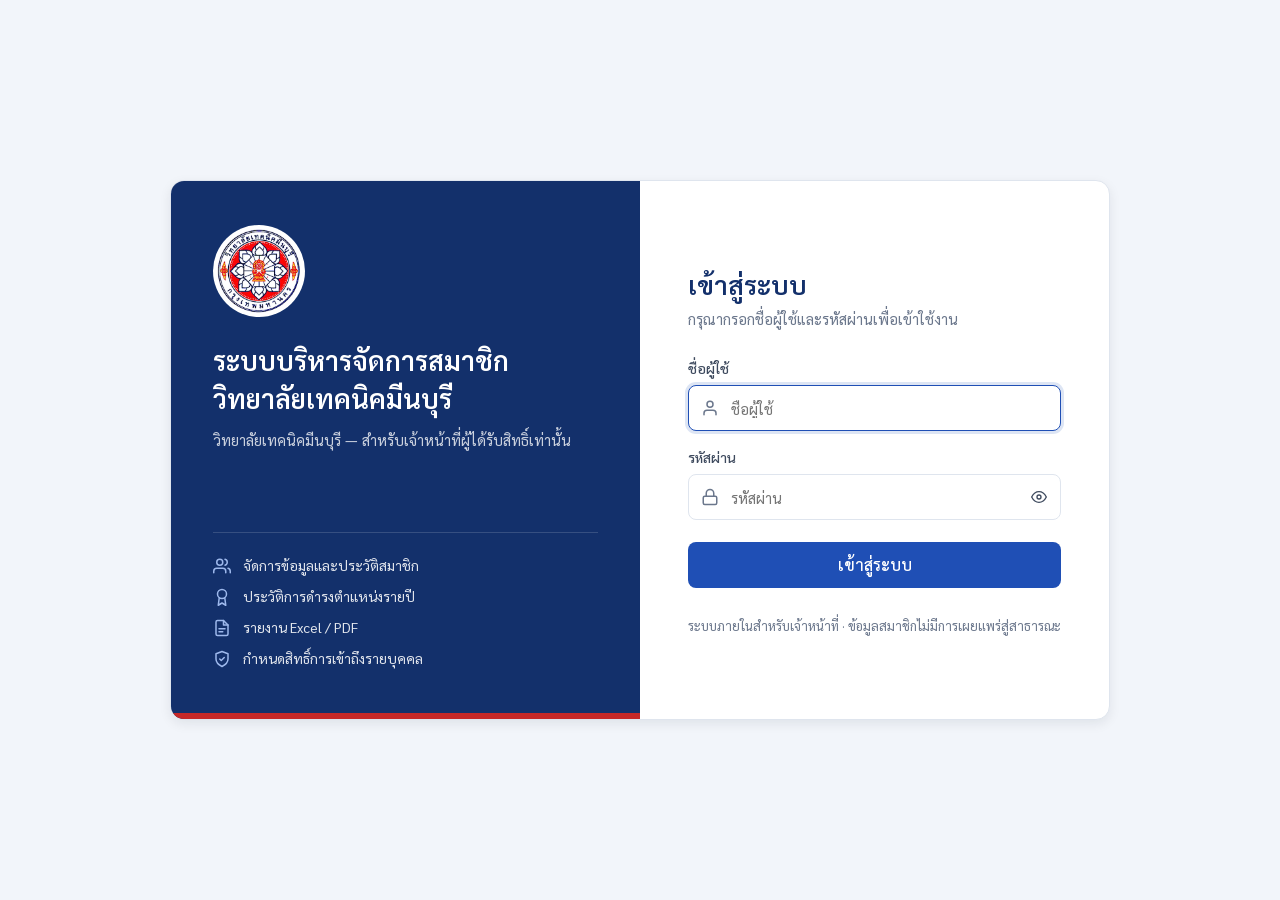
==== frontend/index.html @ 60b8a25b "Commit after doing all stuff" ====
<!DOCTYPE html>
<html lang="th">

<head>
  <meta charset="UTF-8">
  <meta name="viewport" content="width=device-width, initial-scale=1, viewport-fit=cover">
  <meta name="robots" content="noindex, nofollow">
  <title>เข้าสู่ระบบ | ระบบบริหารจัดการสมาชิก วิทยาลัยเทคนิคมีนบุรี</title>
  <link rel="preconnect" href="https://fonts.googleapis.com">
  <link rel="preconnect" href="https://fonts.gstatic.com" crossorigin>
  <link
    href="https://fonts.googleapis.com/css2?family=Sarabun:wght@300;400;500;600;700&display=swap"
    rel="stylesheet">
  <link rel="icon" type="image/png" href="img/favicon.png">
  <link rel="stylesheet" href="css/style.css">
  <script>window.PUBLIC_PAGE = true;</script>
  <script src="js/api.js"></script>
  <script src="js/auth.js"></script>
</head>

<body>
  <div class="login-page">
    <div class="login-shell">
      <div class="login-art">
        <span class="circle" style="width:320px;height:320px;right:-120px;top:-110px"></span>
        <span class="circle" style="width:200px;height:200px;left:-70px;bottom:-60px"></span>
        <span class="circle" style="width:90px;height:90px;right:60px;bottom:120px"></span>
        <div>
          <div class="logo"><img src="img/logo.png" alt="ตราวิทยาลัยเทคนิคมีนบุรี"></div>
          <h1>ระบบบริหารจัดการสมาชิก<br>วิทยาลัยเทคนิคมีนบุรี</h1>
          <p>วิทยาลัยเทคนิคมีนบุรี — สำหรับเจ้าหน้าที่ผู้ได้รับสิทธิ์เท่านั้น</p>
        </div>
        <div class="feat" id="feat"></div>
      </div>

      <div class="login-form"> 
        <h2>เข้าสู่ระบบ</h2>
        <p class="sub">กรุณากรอกชื่อผู้ใช้และรหัสผ่านเพื่อเข้าใช้งาน</p>
        <form id="loginForm" novalidate>
          <div id="loginMsg" hidden></div>
          <div class="field">
            <label for="username">ชื่อผู้ใช้</label>
            <div class="input-icon" id="iUser">
              <input class="input" id="username" name="username" autocomplete="username" placeholder="ชื่อผู้ใช้"
                required>
            </div>
          </div>
          <div class="field">
            <label for="password">รหัสผ่าน</label>
            <div class="input-icon" id="iPass">
              <input class="input" id="password" name="password" type="password" autocomplete="current-password"
                placeholder="รหัสผ่าน" required>
              <button type="button" class="icon-btn sm toggle-pass" id="togglePass" aria-label="แสดงรหัสผ่าน"></button>
            </div>
          </div>
          <button class="btn btn-primary btn-block" type="submit" id="btnLogin">เข้าสู่ระบบ</button>
        </form>
        <div class="login-foot">ระบบภายในสำหรับเจ้าหน้าที่ · ข้อมูลสมาชิกไม่มีการเผยแพร่สู่สาธารณะ</div>
      </div>
    </div>
  </div>

  <script src="js/layout.js"></script>
  <script src="js/login.js"></script>
</body>

</html>
---- frontend/css/style.css ----
/* =====================================================================
   ระบบบริหารจัดการสมาชิก วิทยาลัยเทคนิคมีนบุรี
   ธีมน้ำเงิน-ขาว (สีประจำวิทยาลัย) — เรียบ อ่านง่าย เน้นข้อมูล
   ===================================================================== */
:root {
  --navy: #13306B;          /* Sidebar / หัวข้อสำคัญ */
  --navy-2: #0E2554;
  --primary: #1F4FB5;       /* ปุ่มหลัก ลิงก์ ตัวเลขสถิติ */
  --primary-dark: #173E8F;
  --primary-light: #4C74C9;
  --primary-soft: #EAF0FB;
  --primary-line: #C9D7F0;
  --bg: #F2F5FA;
  --card: #FFFFFF;
  --text: #172033;
  --text-2: #3E4A5E;
  --muted: #6B778C;
  --border: #DFE5EE;
  --border-soft: #EDF1F6;
  --input-bg: #FFFFFF;
  --hover: #F6F8FC;
  --success: #1E8E4E;
  --warning: #C77700;
  --danger: #C62828;        /* แดงจากตราวิทยาลัย */
  --info: #1F4FB5;
  --radius: 12px;
  --radius-sm: 8px;
  --shadow: 0 1px 2px rgba(16, 24, 40, .05);
  --shadow-md: 0 4px 12px rgba(16, 24, 40, .08);
  --shadow-lg: 0 12px 32px rgba(16, 24, 40, .16);
  --sidebar-w: 76px;
  --font: 'Sarabun', 'Leelawadee UI', Tahoma, sans-serif;
}

* { box-sizing: border-box; }
html, body { margin: 0; padding: 0; }
html { background: var(--bg); }
body {
  font-family: var(--font);
  font-size: 15px;
  line-height: 1.5;
  color: var(--text);
  background: var(--bg);
  min-height: 100vh;
  -webkit-font-smoothing: antialiased;
  font-variant-numeric: tabular-nums;
}
a { color: var(--primary); text-decoration: none; }
a:hover { color: var(--primary-dark); }
img { max-width: 100%; }
h1, h2, h3, h4 { margin: 0; font-weight: 600; }
[hidden] { display: none !important; }
::selection { background: var(--primary); color: #fff; }
:focus-visible { outline: 2px solid var(--primary); outline-offset: 2px; }

/* ---------------------------------------------------------------------
   Layout
   --------------------------------------------------------------------- */
.layout { display: flex; min-height: 100vh; }
.main { flex: 1; min-width: 0; padding: 20px 28px 40px; }
.content { display: flex; flex-direction: column; gap: 20px; }
.main.is-loading .content { opacity: .45; pointer-events: none; transition: opacity .15s; }
.page-enter { animation: pageIn .2s ease-out; }
@keyframes pageIn { from { opacity: 0; transform: translateY(4px); } to { opacity: 1; transform: none; } }
.nav-progress {
  position: fixed; top: 0; left: 0; height: 3px; width: 0; z-index: 1000;
  background: var(--primary); transition: width .25s ease, opacity .3s;
}

/* ---- Sidebar ---- */
.sidebar {
  position: sticky; top: 0;
  width: var(--sidebar-w); flex: 0 0 var(--sidebar-w);
  height: 100vh;
  padding: 16px 0;
  background: var(--navy);
  display: flex; flex-direction: column; align-items: center; gap: 6px;
  z-index: 50;
}
.sidebar .brand {
  width: 50px; height: 50px; border-radius: 50%;
  background: #fff; padding: 3px;
  display: grid; place-items: center; overflow: hidden;
  margin-bottom: 18px; flex: 0 0 auto;
}
.sidebar .brand img { width: 100%; height: 100%; object-fit: contain; border-radius: 50%; }
.sidebar nav { display: flex; flex-direction: column; gap: 4px; flex: 1; align-items: center; width: 100%; }
.nav-item {
  position: relative;
  width: 46px; height: 46px; border-radius: 10px;
  display: grid; place-items: center;
  color: rgba(255, 255, 255, .7);
  transition: background .15s, color .15s;
  border: 0; background: transparent; cursor: pointer;
}
.nav-item svg { width: 21px; height: 21px; }
.nav-item:hover { background: rgba(255, 255, 255, .1); color: #fff; }
.nav-item.active { background: rgba(255, 255, 255, .16); color: #fff; }
.nav-item.active::before {
  content: ''; position: absolute; left: -15px; top: 10px; bottom: 10px; width: 4px;
  border-radius: 0 4px 4px 0; background: #fff;
}
.nav-item[data-tip]::after {
  content: attr(data-tip);
  position: absolute; left: calc(100% + 16px); top: 50%;
  transform: translateY(-50%);
  background: var(--text); color: #fff;
  font-size: 13px; white-space: nowrap;
  padding: 6px 10px; border-radius: 6px;
  opacity: 0; pointer-events: none; transition: opacity .12s;
}
.nav-item:hover::after { opacity: 1; }
.sidebar .nav-logout { margin-top: auto; }

/* ---- Header ---- */
.header { display: flex; align-items: center; gap: 20px; margin-bottom: 20px; flex-wrap: wrap; }
.header .page-title { font-size: 24px; font-weight: 700; color: var(--navy); flex: 0 0 auto; line-height: 1.3; }
.header .page-title small { display: block; font-size: 14px; color: var(--muted); font-weight: 400; }
.header-search { flex: 1; max-width: 440px; margin: 0 auto; position: relative; }
.header-search input {
  width: 100%; height: 42px; border-radius: 8px;
  border: 1px solid var(--border); padding: 0 16px 0 42px;
  background: #fff; font: inherit; color: var(--text); outline: none;
  transition: border-color .15s, box-shadow .15s;
}
.header-search input:focus { border-color: var(--primary); box-shadow: 0 0 0 3px rgba(31, 79, 181, .15); }
.header-search svg { position: absolute; left: 14px; top: 50%; transform: translateY(-50%); width: 18px; color: var(--muted); }
.header-right { display: flex; align-items: center; gap: 14px; margin-left: auto; }
.header-date { font-size: 14px; color: var(--text-2); display: flex; align-items: center; gap: 8px; white-space: nowrap; }
.header-date svg { width: 16px; color: var(--primary); }
.profile-wrap { position: relative; }
.profile-btn {
  display: flex; align-items: center; gap: 10px;
  background: #fff; border: 1px solid var(--border); border-radius: 8px;
  padding: 4px 12px 4px 4px; cursor: pointer; font: inherit; color: var(--text);
}
.profile-btn:hover { background: var(--hover); }
.profile-btn .avatar { width: 34px; height: 34px; font-size: 14px; border-radius: 6px; }
.profile-btn .p-name { font-size: 14px; font-weight: 600; line-height: 1.2; text-align: left; display: block; }
.profile-btn .p-role { font-size: 12px; color: var(--muted); font-weight: 400; display: block; text-align: left; }
.dropdown {
  position: absolute; right: 0; top: calc(100% + 6px);
  background: #fff; border: 1px solid var(--border); border-radius: 10px; min-width: 210px;
  box-shadow: var(--shadow-lg); padding: 6px; z-index: 100; display: none;
}
.dropdown.open { display: block; }
.dropdown button, .dropdown a {
  display: flex; align-items: center; gap: 10px; width: 100%;
  border: 0; background: none; padding: 9px 10px; border-radius: 6px;
  font: inherit; font-size: 14px; color: var(--text); cursor: pointer; text-align: left;
}
.dropdown button:hover, .dropdown a:hover { background: var(--hover); }
.dropdown button.danger { color: var(--danger); }
.dropdown svg { width: 17px; height: 17px; }
.dropdown hr { border: 0; border-top: 1px solid var(--border); margin: 6px 0; }

/* ---------------------------------------------------------------------
   Cards
   --------------------------------------------------------------------- */
.card {
  background: var(--card); border: 1px solid var(--border); border-radius: var(--radius);
  box-shadow: var(--shadow); padding: 20px 22px; min-width: 0;
}
.card-head { display: flex; align-items: center; justify-content: space-between; gap: 12px; margin-bottom: 16px; flex-wrap: wrap; }
.card-title { font-size: 17px; font-weight: 600; display: flex; align-items: center; gap: 10px; color: var(--text); }
.card-title .ic {
  width: 34px; height: 34px; border-radius: 8px; display: grid; place-items: center;
  background: var(--primary-soft); color: var(--primary); flex: 0 0 auto;
}
.card-title .ic svg { width: 18px; height: 18px; }
.card-sub { color: var(--muted); font-size: 13px; font-weight: 400; }

.grid { display: grid; gap: 20px; }
.grid-2 { grid-template-columns: repeat(2, minmax(0, 1fr)); }
.grid-3 { grid-template-columns: repeat(3, minmax(0, 1fr)); }
.grid-4 { grid-template-columns: repeat(4, minmax(0, 1fr)); }

/* ---- การ์ดสถิติ ---- */
.stat-card { position: relative; padding: 20px 22px; }
.stat-card .stat-value { font-size: 34px; font-weight: 700; color: var(--primary); line-height: 1.15; }
.stat-card .stat-label { color: var(--muted); font-size: 15px; margin-top: 4px; }
.stat-card .stat-icon {
  position: absolute; right: 18px; top: 18px; width: 42px; height: 42px; border-radius: 10px;
  background: var(--primary-soft); color: var(--primary); display: grid; place-items: center;
}
.stat-card .stat-icon svg { width: 21px; height: 21px; }

/* ---- Dashboard layout ---- */
.dash-grid { display: grid; grid-template-columns: minmax(0, 1fr) 320px; gap: 20px; align-items: start; }
.dash-main, .dash-side { display: flex; flex-direction: column; gap: 20px; min-width: 0; }
.dash-side { gap: 12px; }
.chart-box { position: relative; height: 260px; }

/* การ์ดแจ้งเตือน */
.alert-card {
  background: #fff; border: 1px solid var(--border); border-left: 4px solid var(--warning);
  border-radius: var(--radius); padding: 18px 20px; box-shadow: var(--shadow); margin-bottom: 8px;
}
.alert-card .a-icon { width: 38px; height: 38px; border-radius: 8px; background: #FFF4E0; color: var(--warning); display: grid; place-items: center; margin-bottom: 10px; }
.alert-card .a-icon svg { width: 20px; height: 20px; }
.alert-card h3 { font-size: 16px; margin-bottom: 2px; }
.alert-card p { margin: 0 0 4px; font-size: 14px; color: var(--text-2); line-height: 1.6; }
.alert-card .a-num { font-size: 28px; font-weight: 700; color: var(--text); }
.alert-card .btn { margin-top: 10px; }

/* การ์ดสรุปตามตำแหน่ง */
.side-title { font-size: 15px; font-weight: 600; color: var(--text-2); margin: 6px 2px 0; }
.pos-card {
  display: flex; align-items: center; gap: 14px;
  background: #fff; border: 1px solid var(--border); border-radius: var(--radius);
  padding: 14px 16px; box-shadow: var(--shadow); color: var(--text);
  transition: border-color .15s, background .15s;
}
.pos-card:hover { border-color: var(--primary-line); background: var(--hover); color: var(--text); }
.pos-card .ring { width: 56px; height: 56px; flex: 0 0 56px; position: relative; }
.pos-card .ring svg { width: 56px; height: 56px; transform: rotate(-90deg); }
.pos-card .ring circle { fill: none; stroke-width: 6; }
.pos-card .ring .bg { stroke: var(--border-soft); }
.pos-card .ring .fg { stroke-linecap: round; transition: stroke-dashoffset .6s ease; }
.pos-card .ring span { position: absolute; inset: 0; display: grid; place-items: center; font-size: 13px; font-weight: 600; color: var(--text-2); }
.pos-card .p-name { font-size: 15px; color: var(--text-2); display: flex; align-items: center; gap: 8px; }
.pos-card .p-name i { width: 10px; height: 10px; border-radius: 3px; display: inline-block; }
.pos-card .p-count { font-size: 24px; font-weight: 700; line-height: 1.2; }
.pos-card .p-count small { font-size: 13px; font-weight: 400; color: var(--muted); }

/* ---------------------------------------------------------------------
   Buttons
   --------------------------------------------------------------------- */
.btn {
  display: inline-flex; align-items: center; justify-content: center; gap: 8px;
  height: 40px; padding: 0 16px; border-radius: 8px; border: 1px solid transparent;
  font: inherit; font-size: 14px; font-weight: 500; cursor: pointer;
  background: var(--primary-soft); color: var(--primary);
  transition: background .15s, border-color .15s, color .15s;
  white-space: nowrap; text-decoration: none;
}
.btn svg { width: 18px; height: 18px; flex: 0 0 auto; }
.btn:hover { background: #DCE6F8; color: var(--primary-dark); }
.btn:disabled { opacity: .55; cursor: not-allowed; }
.btn-primary { background: var(--primary); color: #fff; }
.btn-primary:hover { background: var(--primary-dark); color: #fff; }
.btn-light { background: #fff; color: var(--text-2); border-color: var(--border); }
.btn-light:hover { background: var(--hover); color: var(--text); }
.btn-danger { background: #FDECEC; color: var(--danger); }
.btn-danger:hover { background: #F9D9D9; color: #A31F1F; }
.btn-success { background: #E7F5EC; color: var(--success); }
.btn-success:hover { background: #D3EDDC; color: #17703D; }
.btn-sm { height: 34px; padding: 0 12px; font-size: 13.5px; }
.btn-sm svg { width: 16px; height: 16px; }
.btn-block { width: 100%; }
.icon-btn {
  width: 38px; height: 38px; border-radius: 8px; border: 1px solid var(--border);
  display: inline-grid; place-items: center; cursor: pointer;
  background: #fff; color: var(--text-2); transition: background .15s, color .15s, border-color .15s; position: relative;
}
.icon-btn svg { width: 18px; height: 18px; }
.icon-btn:hover { background: var(--primary-soft); color: var(--primary); border-color: var(--primary-line); }
.icon-btn.danger:hover { background: #FDECEC; color: var(--danger); border-color: #F3C4C4; }
.icon-btn.active { background: var(--primary); color: #fff; border-color: var(--primary); }
.icon-btn:disabled { opacity: .45; cursor: not-allowed; }
.icon-btn.sm { width: 32px; height: 32px; border-radius: 6px; }
.icon-btn.sm svg { width: 16px; height: 16px; }

/* ---------------------------------------------------------------------
   Forms
   --------------------------------------------------------------------- */
.form-grid { display: grid; grid-template-columns: repeat(12, minmax(0, 1fr)); gap: 14px 16px; }
.col-12 { grid-column: span 12; } .col-8 { grid-column: span 8; } .col-6 { grid-column: span 6; }
.col-4 { grid-column: span 4; } .col-3 { grid-column: span 3; } .col-2 { grid-column: span 2; }
.field { display: flex; flex-direction: column; gap: 6px; min-width: 0; }
.field > label, .label { font-size: 14px; font-weight: 500; color: var(--text-2); }
.req { color: var(--danger); }
.input, .select, .textarea {
  width: 100%; height: 42px; padding: 0 12px;
  border: 1px solid var(--border); border-radius: 8px;
  background: var(--input-bg); color: var(--text);
  font: inherit; font-size: 15px; outline: none;
  transition: border-color .15s, box-shadow .15s;
}
.textarea { height: auto; min-height: 104px; padding: 10px 12px; resize: vertical; line-height: 1.65; }
.select {
  appearance: none; -webkit-appearance: none; padding-right: 36px; cursor: pointer;
  background-image: url("data:image/svg+xml,%3Csvg xmlns='http://www.w3.org/2000/svg' width='14' height='14' viewBox='0 0 24 24' fill='none' stroke='%236B778C' stroke-width='2.5' stroke-linecap='round' stroke-linejoin='round'%3E%3Cpolyline points='6 9 12 15 18 9'/%3E%3C/svg%3E");
  background-repeat: no-repeat; background-position: right 12px center;
}
.input:hover, .select:hover, .textarea:hover { border-color: #C4CEDC; }
.input:focus, .select:focus, .textarea:focus { border-color: var(--primary); box-shadow: 0 0 0 3px rgba(31, 79, 181, .15); }
.input[readonly] { background: var(--hover); }
.input.invalid, .select.invalid, .textarea.invalid { border-color: var(--danger); background: #FFF8F8; }
.input.valid { border-color: var(--success); }
.hint { font-size: 12.5px; color: var(--muted); }
.hint.error, .field-error { color: var(--danger); font-size: 12.5px; }
.hint.ok { color: var(--success); }
.input-group { display: flex; gap: 8px; }
.input-group .input { flex: 1; }
.check { display: inline-flex; align-items: center; gap: 9px; cursor: pointer; font-size: 14px; user-select: none; }
.check input { width: 17px; height: 17px; accent-color: var(--primary); cursor: pointer; margin: 0; }
.mono { letter-spacing: .4px; }
.form-section { margin: 24px 0 12px; font-size: 15px; color: var(--navy); font-weight: 600; padding-bottom: 8px; border-bottom: 1px solid var(--border-soft); }

/* อัปโหลดรูป */
.photo-upload { display: flex; align-items: center; gap: 20px; flex-wrap: wrap; }
.photo-preview {
  width: 116px; height: 145px; border-radius: 8px; overflow: hidden;
  background: var(--hover); display: grid; place-items: center;
  color: var(--muted); border: 1px dashed #B9C5D6; flex: 0 0 auto;
}
.photo-preview img { width: 100%; height: 100%; object-fit: cover; }
.photo-preview svg { width: 34px; height: 34px; }
.gallery-grid { display: grid; grid-template-columns: repeat(auto-fill, minmax(110px, 1fr)); gap: 10px; }
.gallery-item { position: relative; aspect-ratio: 1; border-radius: 8px; overflow: hidden; background: var(--hover); border: 1px solid var(--border); }
.gallery-item img { width: 100%; height: 100%; object-fit: cover; }
.gallery-item .icon-btn { position: absolute; top: 6px; right: 6px; }

/* แถวข้อมูลแบบเพิ่มได้ */
.repeat-list { display: flex; flex-direction: column; gap: 10px; }
.repeat-row {
  display: grid; gap: 10px; align-items: end;
  padding: 12px; border-radius: 8px; background: var(--hover); border: 1px solid var(--border-soft); position: relative;
}
.repeat-row .remove { align-self: center; }
.rows-pos { grid-template-columns: 1.1fr 1.3fr 1fr 1fr auto; }
.rows-edu { grid-template-columns: 1fr 1.6fr 1.2fr .7fr .6fr auto; }
.rows-act { grid-template-columns: 1fr 1.8fr 1fr 1.2fr .9fr auto; }
.repeat-row .mini-label { font-size: 12px; color: var(--muted); margin-bottom: 4px; display: block; }
.empty-row { padding: 16px; border-radius: 8px; border: 1px dashed var(--border); text-align: center; color: var(--muted); font-size: 14px; }

/* เลือกรูปแบบการแสดงผล */
.tpl-picker { display: grid; grid-template-columns: repeat(4, minmax(0, 1fr)); gap: 12px; }
.tpl-option { position: relative; cursor: pointer; }
.tpl-option input { position: absolute; opacity: 0; }
.tpl-option .box { border: 1px solid var(--border); border-radius: 10px; padding: 12px; height: 100%; background: #fff; transition: border-color .15s, background .15s; }
.tpl-option:hover .box { border-color: var(--primary-line); }
.tpl-option input:checked + .box { border-color: var(--primary); background: var(--primary-soft); box-shadow: inset 0 0 0 1px var(--primary); }
.tpl-option input:focus-visible + .box { outline: 2px solid var(--primary); outline-offset: 2px; }
.tpl-option .thumb { height: 74px; border-radius: 6px; background: #fff; margin-bottom: 10px; position: relative; overflow: hidden; border: 1px solid var(--border); }
.tpl-option strong { display: block; font-size: 14px; }
.tpl-option small { color: var(--muted); font-size: 12.5px; line-height: 1.45; display: block; margin-top: 2px; }
.thumb i { position: absolute; display: block; background: #D6E0F2; border-radius: 3px; }
.thumb i.p { background: var(--navy); }
.thumb i.c { border-radius: 50%; }

/* แถบบันทึกด้านล่าง */
.save-bar {
  position: sticky; bottom: 12px; z-index: 40;
  display: flex; justify-content: flex-end; align-items: center; gap: 10px; flex-wrap: wrap;
  background: #fff; border: 1px solid var(--border);
  padding: 12px 16px; border-radius: var(--radius); box-shadow: var(--shadow-md);
}
.save-bar .msg { margin-right: auto; color: var(--muted); font-size: 14px; }

/* ---------------------------------------------------------------------
   Table
   --------------------------------------------------------------------- */
.toolbar { display: flex; align-items: center; gap: 8px; flex-wrap: wrap; }
.toolbar .search-inline { position: relative; }
.toolbar .search-inline input { padding-left: 38px; width: 250px; height: 38px; }
.toolbar .search-inline svg { position: absolute; left: 12px; top: 50%; transform: translateY(-50%); width: 17px; color: var(--muted); }
.filter-panel {
  display: grid; grid-template-columns: repeat(auto-fill, minmax(170px, 1fr)); gap: 10px; align-items: center;
  padding: 14px; background: var(--hover); border: 1px solid var(--border-soft); border-radius: 10px; margin-bottom: 14px;
}
.filter-panel .select, .filter-panel .input { height: 38px; font-size: 14px; }
.bulk-bar {
  display: flex; align-items: center; gap: 8px; flex-wrap: wrap;
  padding: 8px 12px; border-radius: 8px; background: var(--primary-soft); color: var(--primary-dark);
  margin-bottom: 12px; font-size: 14px; font-weight: 500; border: 1px solid var(--primary-line);
}
.table-wrap { overflow-x: auto; -webkit-overflow-scrolling: touch; }
table.table { width: 100%; border-collapse: separate; border-spacing: 0; min-width: 760px; }
.table th {
  text-align: left; font-size: 13px; font-weight: 600; color: var(--text-2);
  padding: 10px 12px; background: #F6F8FB; border-bottom: 1px solid var(--border);
  white-space: nowrap; user-select: none;
}
.table thead th:first-child { border-top-left-radius: 8px; }
.table thead th:last-child { border-top-right-radius: 8px; }
.table th.sortable { cursor: pointer; }
.table th.sortable:hover { color: var(--primary); }
.table th .arrow { display: inline-block; font-size: 11px; margin-left: 4px; opacity: .35; transition: transform .15s; }
.table th.sorted { color: var(--primary); }
.table th.sorted .arrow { opacity: 1; }
.table th.sorted.asc .arrow { transform: rotate(180deg); }
.table td { padding: 10px 12px; border-bottom: 1px solid var(--border-soft); font-size: 14px; vertical-align: middle; }
.table tbody tr:hover { background: var(--hover); }
.table tbody tr.selected { background: var(--primary-soft); }
.table tbody tr:last-child td { border-bottom: 0; }
.table .col-check { width: 42px; }
.table .col-act { width: 52px; text-align: right; }
.table .num { font-size: 14px; letter-spacing: .2px; white-space: nowrap; }
.table .center { text-align: center; }
.group-table { table-layout: fixed; }
.group-table td { overflow: hidden; text-overflow: ellipsis; }
.group-table .group-row td { background: #F6F8FB; padding: 8px 12px; font-weight: 600; border-bottom: 1px solid var(--border); border-top: 1px solid var(--border); }
.group-table tbody:first-of-type .group-row td { border-top: 0; }
.person { display: flex; align-items: center; gap: 12px; min-width: 200px; }
.person .p-main { font-weight: 500; line-height: 1.3; color: var(--text); }
.person .p-sub { font-size: 12.5px; color: var(--muted); }
.person a:hover { color: var(--primary); }
.table-foot { display: flex; align-items: center; justify-content: space-between; gap: 12px; margin-top: 14px; flex-wrap: wrap; font-size: 14px; color: var(--muted); }
.pager { display: flex; gap: 4px; align-items: center; }
.pager button {
  min-width: 34px; height: 34px; border-radius: 6px; border: 1px solid var(--border); background: #fff;
  font: inherit; font-size: 14px; cursor: pointer; color: var(--text-2); padding: 0 8px;
}
.pager button:hover:not(:disabled) { border-color: var(--primary-line); color: var(--primary); }
.pager button.active { background: var(--primary); border-color: var(--primary); color: #fff; }
.pager button:disabled { opacity: .45; cursor: default; }

/* เมนู ⋮ */
.menu-pop {
  position: fixed; z-index: 300; background: #fff; border: 1px solid var(--border); border-radius: 10px;
  box-shadow: var(--shadow-lg); padding: 5px; min-width: 180px;
}
.menu-pop button {
  display: flex; align-items: center; gap: 10px; width: 100%; border: 0; background: none;
  padding: 8px 10px; border-radius: 6px; font: inherit; font-size: 14px; cursor: pointer; color: var(--text); text-align: left;
}
.menu-pop button:hover { background: var(--hover); }
.menu-pop button.danger { color: var(--danger); }
.menu-pop button.danger:hover { background: #FDECEC; }
.menu-pop svg { width: 16px; height: 16px; }
.menu-pop hr { border: 0; border-top: 1px solid var(--border); margin: 4px 0; }

/* ---------------------------------------------------------------------
   Avatar / Badges / Status
   --------------------------------------------------------------------- */
.avatar {
  width: 36px; height: 36px; border-radius: 50%; flex: 0 0 auto;
  display: inline-grid; place-items: center; overflow: hidden;
  color: #fff; font-weight: 600; font-size: 15px; background: var(--primary);
}
.avatar img { width: 100%; height: 100%; object-fit: cover; }
.avatar.lg { width: 56px; height: 56px; font-size: 20px; }
.status { display: inline-flex; align-items: center; gap: 7px; font-size: 14px; white-space: nowrap; }
.status::before { content: ''; width: 8px; height: 8px; border-radius: 50%; background: var(--muted); flex: 0 0 auto; }
.status.active::before { background: var(--success); }
.status.pending::before { background: var(--warning); }
.status.inactive::before { background: var(--danger); }
.badge {
  display: inline-flex; align-items: center; gap: 6px; padding: 2px 9px; border-radius: 6px;
  font-size: 12.5px; font-weight: 500; background: var(--primary-soft); color: var(--primary-dark); white-space: nowrap;
}
.badge.gray { background: #EEF1F5; color: var(--text-2); }
.badge.green { background: #E7F5EC; color: #17703D; }
.badge.orange { background: #FFF4E0; color: #995C00; }
.badge.red { background: #FDECEC; color: #A31F1F; }
.pos-badge { display: inline-flex; align-items: center; gap: 7px; font-size: 14px; white-space: nowrap; }
.pos-badge i { width: 9px; height: 9px; border-radius: 2px; display: inline-block; }

/* ---------------------------------------------------------------------
   Modal / Toast / Loading / Empty
   --------------------------------------------------------------------- */
body.modal-open { overflow: hidden; }
.modal-backdrop {
  position: fixed; inset: 0; z-index: 500; background: rgba(15, 23, 42, .5);
  display: flex; align-items: center; justify-content: center; padding: 20px;
  animation: mdFade .15s ease-out;
}
.modal-backdrop.closing { animation: mdFadeOut .15s ease-in forwards; }
.modal {
  background: #fff; border-radius: 12px; box-shadow: 0 24px 60px rgba(15, 23, 42, .28);
  width: 100%; max-width: 560px; max-height: calc(100vh - 40px); display: flex; flex-direction: column;
  animation: mdIn .18s cubic-bezier(.2, .8, .3, 1);
  outline: none;
}
.modal-backdrop.closing .modal { animation: mdOut .15s ease-in forwards; }
.modal.sm { max-width: 440px; }
.modal.lg { max-width: 860px; }
.modal.shake { animation: mdShake .32s ease; }
@keyframes mdFade { from { opacity: 0; } to { opacity: 1; } }
@keyframes mdFadeOut { to { opacity: 0; } }
@keyframes mdIn { from { opacity: 0; transform: translateY(10px) scale(.98); } to { opacity: 1; transform: none; } }
@keyframes mdOut { to { opacity: 0; transform: translateY(6px) scale(.98); } }
@keyframes mdShake { 0%, 100% { transform: none; } 20% { transform: translateX(-7px); } 40% { transform: translateX(6px); } 60% { transform: translateX(-4px); } 80% { transform: translateX(2px); } }

/* หัวกล่อง: ไอคอน + หัวข้อ + คำอธิบาย */
.modal-head { display: flex; align-items: flex-start; gap: 12px; padding: 18px 20px 16px; border-bottom: 1px solid var(--border-soft); }
.modal-icon {
  width: 40px; height: 40px; border-radius: 10px; flex: 0 0 auto;
  display: grid; place-items: center; background: var(--primary-soft); color: var(--primary);
}
.modal-icon svg { width: 20px; height: 20px; }
.modal-titles { flex: 1; min-width: 0; padding-top: 1px; }
.modal-titles h3 { font-size: 18px; color: var(--navy); line-height: 1.35; }
.modal-titles p { margin: 2px 0 0; font-size: 13.5px; color: var(--muted); }
.modal-x { border-color: transparent; color: var(--muted); margin: -2px -6px 0 0; flex: 0 0 auto; }
.modal-x:hover { background: var(--hover); border-color: var(--border); color: var(--text); }
.modal-body { padding: 20px; overflow-y: auto; overscroll-behavior: contain; }
.modal-foot {
  display: flex; justify-content: flex-end; align-items: center; gap: 8px; flex-wrap: wrap;
  padding: 14px 20px; border-top: 1px solid var(--border-soft); background: #FAFBFD; border-radius: 0 0 12px 12px;
}
.modal-foot .foot-note { margin-right: auto; font-size: 13px; color: var(--muted); }
.modal-foot .foot-note.warn { color: #995C00; font-weight: 500; }
.modal-foot .btn { min-width: 96px; }

/* ข้อความ error ในกล่อง */
.modal-alert {
  display: flex; align-items: flex-start; gap: 8px; text-align: left;
  padding: 10px 12px; margin-bottom: 16px; border-radius: 8px; font-size: 14px; line-height: 1.5;
  background: #FDECEC; color: #A31F1F; border: 1px solid #F3C4C4;
}
.modal-alert svg { width: 18px; height: 18px; flex: 0 0 auto; margin-top: 1px; }

/* ส่วนประกอบฟอร์มในกล่อง */
.form-section.mt-0 { margin-top: 0; }
.check-stack { display: flex; flex-direction: column; gap: 8px; padding-top: 4px; }
.option-box {
  display: flex; align-items: center; gap: 12px; width: 100%;
  padding: 10px 12px; border: 1px solid var(--border); border-radius: 8px; transition: border-color .15s, background .15s;
}
.option-box:hover { border-color: var(--primary-line); background: var(--hover); }
.option-box:has(input:checked) { border-color: var(--primary-line); background: var(--primary-soft); }
.option-box b { display: block; font-weight: 600; font-size: 14px; }
.option-box small { display: block; color: var(--muted); font-size: 12.5px; }

/* ---- กล่องยืนยัน ---- */
.modal.confirm .modal-body { padding: 28px 26px 8px; text-align: center; position: relative; }
.confirm-x { position: absolute; top: 12px; right: 12px; margin: 0; }
.confirm-icon {
  width: 56px; height: 56px; border-radius: 50%; margin: 0 auto 16px;
  display: grid; place-items: center; background: #FDECEC; color: var(--danger);
  box-shadow: 0 0 0 8px #FEF6F6;
}
.confirm-icon svg { width: 26px; height: 26px; }
.confirm-info .confirm-icon { background: var(--primary-soft); color: var(--primary); box-shadow: 0 0 0 8px #F5F8FD; }
.confirm-warning .confirm-icon { background: #FFF4E0; color: var(--warning); box-shadow: 0 0 0 8px #FFFAF1; }
.confirm-title { font-size: 19px; color: var(--text); margin-bottom: 6px; }
.confirm-msg { margin: 0; color: var(--text-2); line-height: 1.6; }
.confirm-item {
  margin: 16px 0 0; padding: 11px 14px; border-radius: 8px;
  background: var(--hover); border: 1px solid var(--border);
  font-weight: 600; font-size: 15px; word-break: break-word;
}
.confirm-item small { display: block; font-weight: 400; font-size: 13px; color: var(--muted); margin-top: 2px; }
.confirm-detail {
  display: flex; align-items: flex-start; justify-content: center; gap: 6px;
  margin: 14px 0 0; font-size: 13px; line-height: 1.55; color: var(--muted); text-align: left;
}
.confirm-detail svg { width: 15px; height: 15px; flex: 0 0 auto; margin-top: 2px; }
.confirm-danger .confirm-detail { color: #A31F1F; }
.modal.confirm .modal-alert { margin: 14px 0 0; }
.modal.confirm .modal-foot { background: #fff; border-top: 0; padding: 18px 26px 24px; gap: 10px; flex-wrap: nowrap; }
.modal.confirm .modal-foot .btn { flex: 1; height: 42px; min-width: 0; }
.btn-danger-solid { background: var(--danger); color: #fff; }
.btn-danger-solid:hover { background: #A31F1F; color: #fff; }
.btn-warning { background: var(--warning); color: #fff; }
.btn-warning:hover { background: #A86400; color: #fff; }

.toast-wrap { position: fixed; top: 16px; right: 16px; z-index: 900; display: flex; flex-direction: column; gap: 8px; }
.toast {
  display: flex; align-items: center; gap: 10px; min-width: 280px; max-width: 420px;
  background: #fff; border: 1px solid var(--border); border-left: 4px solid var(--primary);
  border-radius: 8px; padding: 12px 16px; box-shadow: var(--shadow-md); font-size: 14px;
  animation: slidein .2s ease-out;
}
.toast.success { border-left-color: var(--success); }
.toast.error { border-left-color: var(--danger); }
.toast.warning { border-left-color: var(--warning); }
.toast svg { width: 20px; height: 20px; flex: 0 0 auto; }
.toast.success svg { color: var(--success); }
.toast.error svg { color: var(--danger); }
.toast.warning svg { color: var(--warning); }
.toast.hide { opacity: 0; transition: opacity .2s; }
@keyframes slidein { from { opacity: 0; transform: translateY(-6px); } to { opacity: 1; transform: none; } }

.loading { display: flex; align-items: center; justify-content: center; gap: 12px; padding: 36px; color: var(--muted); }
.spinner {
  width: 24px; height: 24px; border-radius: 50%; border: 3px solid var(--primary-soft); border-top-color: var(--primary);
  animation: spin .8s linear infinite;
}
.btn .spinner { width: 16px; height: 16px; border-width: 2px; border-color: rgba(255, 255, 255, .35); border-top-color: currentColor; }
@keyframes spin { to { transform: rotate(360deg); } }
.empty { text-align: center; padding: 36px 20px; color: var(--muted); }
.empty svg { width: 44px; height: 44px; color: #B9C5D6; margin-bottom: 8px; }
.empty h4 { color: var(--text-2); font-size: 16px; margin-bottom: 4px; }
.empty p { margin: 0 0 12px; }

/* ---------------------------------------------------------------------
   Tabs
   --------------------------------------------------------------------- */
.tabs { display: inline-flex; gap: 2px; padding: 3px; background: #fff; border: 1px solid var(--border); border-radius: 8px; flex-wrap: wrap; }
.tab {
  border: 0; background: none; padding: 7px 14px; border-radius: 6px; cursor: pointer;
  font: inherit; font-size: 14px; color: var(--text-2); display: inline-flex; gap: 7px; align-items: center;
}
.tab svg { width: 16px; height: 16px; }
.tab:hover { color: var(--primary); background: var(--hover); }
.tab.active { background: var(--primary); color: #fff; }

/* ---------------------------------------------------------------------
   Search results
   --------------------------------------------------------------------- */
.result-grid { display: grid; grid-template-columns: repeat(auto-fill, minmax(230px, 1fr)); gap: 16px; }
.result-card {
  background: #fff; border: 1px solid var(--border); border-radius: var(--radius); box-shadow: var(--shadow);
  padding: 20px 18px 18px; text-align: center; display: flex; flex-direction: column; align-items: center; gap: 4px;
  border-top: 3px solid var(--primary); transition: border-color .15s, box-shadow .15s;
}
.result-card:hover { box-shadow: var(--shadow-md); }
.result-card .avatar { width: 80px; height: 80px; font-size: 28px; margin-bottom: 6px; }
.result-card h4 { font-size: 16px; }
.result-card .meta { font-size: 13px; color: var(--muted); }
.result-card .btn { margin-top: 10px; width: 100%; }

/* รายการทั่วไป */
.list { display: flex; flex-direction: column; }
.list-item { display: flex; align-items: center; gap: 14px; padding: 11px 6px; border-bottom: 1px solid var(--border-soft); color: inherit; }
.list-item:last-child { border-bottom: 0; }
.list-item .grow { flex: 1; min-width: 0; }
a.list-item:hover { background: var(--hover); color: inherit; }
.list-item.selected { background: var(--primary-soft); border-radius: 8px; }
.color-chip { width: 38px; height: 38px; border-radius: 8px; flex: 0 0 auto; display: grid; place-items: center; color: #fff; }
.color-chip svg { width: 19px; height: 19px; }
.big-num { font-size: 20px; font-weight: 700; color: var(--primary); }

/* ---------------------------------------------------------------------
   Login
   --------------------------------------------------------------------- */
.login-page { min-height: 100vh; display: grid; place-items: center; padding: 24px; }
.login-shell {
  width: 100%; max-width: 940px; min-height: 540px; background: #fff; border: 1px solid var(--border);
  border-radius: 14px; box-shadow: var(--shadow-md); display: grid; grid-template-columns: 1fr 1fr; overflow: hidden;
}
.login-art {
  background: var(--navy); color: #fff; padding: 44px 42px;
  display: flex; flex-direction: column; justify-content: space-between; gap: 30px;
  border-bottom: 6px solid var(--danger);
}
.login-art .circle { display: none; }
.login-art .logo {
  width: 92px; height: 92px; border-radius: 50%; background: #fff; padding: 4px;
  display: grid; place-items: center; overflow: hidden;
}
.login-art .logo img { width: 100%; height: 100%; object-fit: contain; border-radius: 50%; }
.login-art h1 { font-size: 27px; line-height: 1.4; margin: 24px 0 10px; }
.login-art p { color: rgba(255, 255, 255, .78); line-height: 1.7; margin: 0; }
.login-art .feat { display: flex; flex-direction: column; gap: 10px; padding-top: 22px; border-top: 1px solid rgba(255, 255, 255, .15); }
.login-art .feat div { display: flex; align-items: center; gap: 12px; font-size: 14px; color: rgba(255, 255, 255, .88); }
.login-art .feat svg { width: 18px; height: 18px; color: #9DB8EC; flex: 0 0 auto; }
.login-form { padding: 52px 48px; display: flex; flex-direction: column; justify-content: center; }
.login-form h2 { font-size: 26px; margin-bottom: 4px; color: var(--navy); }
.login-form .sub { color: var(--muted); margin: 0 0 28px; }
.login-form form { display: flex; flex-direction: column; gap: 16px; }
.input-icon { position: relative; }
.input-icon > svg { position: absolute; left: 13px; top: 50%; transform: translateY(-50%); width: 18px; color: var(--muted); pointer-events: none; }
.input-icon .input { padding-left: 42px; height: 46px; }
.input-icon .toggle-pass { position: absolute; right: 6px; top: 50%; transform: translateY(-50%); border: 0; background: none; }
.login-form .btn { height: 46px; font-size: 16px; margin-top: 6px; }
.login-error { background: #FDECEC; color: #A31F1F; padding: 10px 12px; border-radius: 8px; font-size: 14px; border: 1px solid #F3C4C4; }
.login-foot { margin-top: 28px; font-size: 13px; color: var(--muted); text-align: center; }

/* ---------------------------------------------------------------------
   รายงาน / ผู้ใช้งาน
   --------------------------------------------------------------------- */
.matrix th, .matrix td { text-align: center; }
.matrix th:first-child, .matrix td:first-child { text-align: left; }
.matrix tfoot td { font-weight: 600; background: var(--primary-soft); color: var(--primary-dark); border-top: 1px solid var(--primary-line); }

.perm-grid { display: grid; grid-template-columns: repeat(2, minmax(0, 1fr)); gap: 8px; }
.perm-grid .check { padding: 9px 12px; border-radius: 8px; border: 1px solid var(--border); }
.switch { position: relative; width: 42px; height: 24px; display: inline-block; flex: 0 0 auto; }
.switch input { opacity: 0; width: 0; height: 0; }
.switch span { position: absolute; inset: 0; background: #CBD3DF; border-radius: 99px; cursor: pointer; transition: .2s; }
.switch span::before { content: ''; position: absolute; width: 18px; height: 18px; left: 3px; top: 3px; background: #fff; border-radius: 50%; transition: .2s; }
.switch input:checked + span { background: var(--primary); }
.switch input:checked + span::before { transform: translateX(18px); }

.text-muted { color: var(--muted); }
.text-sm { font-size: 13px; }
.flex { display: flex; align-items: center; gap: 10px; flex-wrap: wrap; }
.between { justify-content: space-between; }

/* ---------------------------------------------------------------------
   Responsive
   --------------------------------------------------------------------- */
@media (max-width: 1280px) {
  .dash-grid { grid-template-columns: minmax(0, 1fr); }
  .dash-side { display: grid; grid-template-columns: repeat(2, minmax(0, 1fr)); }
  .dash-side .alert-card, .dash-side .side-title { grid-column: 1 / -1; }
}
@media (max-width: 1100px) {
  .grid-4 { grid-template-columns: repeat(2, minmax(0, 1fr)); }
  .tpl-picker { grid-template-columns: repeat(2, minmax(0, 1fr)); }
  .rows-edu, .rows-act { grid-template-columns: repeat(2, minmax(0, 1fr)); padding-right: 48px; }
  .rows-edu .remove, .rows-act .remove { position: absolute; top: 10px; right: 10px; }
  .rows-edu > :nth-child(2), .rows-act > :nth-child(2) { grid-column: span 2; }
}
@media (max-width: 900px) {
  .header-search { order: 3; flex: 1 0 100%; max-width: none; }
  .header-date { display: none; }
  .grid-3, .grid-2 { grid-template-columns: minmax(0, 1fr); }
  .col-8, .col-6, .col-4, .col-3, .col-2 { grid-column: span 12; }
  .form-grid .col-3.half, .form-grid .col-4.half, .form-grid .col-6.half, .form-grid .col-2.half { grid-column: span 6; }
  .login-shell { grid-template-columns: 1fr; max-width: 460px; }
  .login-art { padding: 28px; gap: 0; }
  .login-art .feat { display: none; }
  .login-art .logo { width: 72px; height: 72px; }
  .login-art h1 { font-size: 21px; margin: 14px 0 6px; }
  .login-form { padding: 30px 26px; }
}
@media (max-width: 768px) {
  /* Sidebar ย้ายไปเป็นแถบเมนูด้านล่าง */
  .layout { display: block; }
  .sidebar {
    position: fixed; top: auto; left: 0; right: 0; bottom: 0;
    width: auto; height: calc(62px + env(safe-area-inset-bottom, 0px)); padding: 0 6px env(safe-area-inset-bottom, 0px);
    flex-direction: row; border-top: 1px solid rgba(255, 255, 255, .1);
  }
  .sidebar .brand { display: none; }
  .sidebar nav { flex-direction: row; overflow-x: auto; gap: 2px; height: 100%; align-items: center; scrollbar-width: none; justify-content: space-between; }
  .sidebar nav::-webkit-scrollbar { display: none; }
  .nav-item { width: 44px; height: 44px; flex: 0 0 44px; }
  .nav-item.active::before { left: 10px; right: 10px; top: auto; bottom: -9px; width: auto; height: 3px; border-radius: 3px 3px 0 0; }
  .nav-item[data-tip]::after { display: none; }
  .sidebar .nav-logout { margin: 0 0 0 4px; }
  .main { padding: 14px 14px 90px; }
  .header { gap: 12px; margin-bottom: 14px; }
  .header .page-title { font-size: 21px; }
  .profile-btn .p-text { display: none; }
  .profile-btn { padding: 3px; }
  .dash-side { grid-template-columns: minmax(0, 1fr); }
  .grid-4 { grid-template-columns: minmax(0, 1fr); }
  .card { padding: 16px; }
  .stat-card .stat-value { font-size: 30px; }
  .toolbar .search-inline, .toolbar .search-inline input { width: 100%; }
  .toolbar .search-inline { flex: 1 0 100%; }
  .rows-pos { grid-template-columns: repeat(2, minmax(0, 1fr)); padding-right: 48px; }
  .rows-pos .remove { position: absolute; top: 10px; right: 10px; }
  .tpl-picker, .perm-grid { grid-template-columns: minmax(0, 1fr); }
  .save-bar { bottom: 74px; }
  .toast-wrap { left: 12px; right: 12px; top: 12px; }
  .toast { min-width: 0; max-width: none; }
  /* ฟอร์ม = แผ่นเลื่อนขึ้นจากด้านล่าง, กล่องยืนยัน = กลางจอ */
  .modal-backdrop { align-items: flex-end; padding: 0; }
  .modal { border-radius: 14px 14px 0 0; max-height: 92vh; animation-name: mdSheet; }
  .modal-foot { border-radius: 0; padding-bottom: calc(14px + env(safe-area-inset-bottom, 0px)); }
  .modal-foot .foot-note { flex: 1 0 100%; order: -1; }
  .modal-foot .btn { flex: 1; }
  .modal-backdrop:has(.modal.confirm) { align-items: center; padding: 16px; }
  .modal.confirm { border-radius: 12px; animation-name: mdIn; }
  .modal.confirm .modal-body { padding: 24px 18px 6px; }
  .modal.confirm .modal-foot { padding: 16px 18px 18px; }
  @keyframes mdSheet { from { transform: translateY(40px); opacity: .6; } to { transform: none; opacity: 1; } }
}
@media (max-width: 480px) {
  .rows-edu, .rows-act, .rows-pos { grid-template-columns: minmax(0, 1fr); }
  .rows-edu > :nth-child(2), .rows-act > :nth-child(2) { grid-column: auto; }
  .form-grid .col-3.half, .form-grid .col-4.half, .form-grid .col-6.half, .form-grid .col-2.half { grid-column: span 12; }
}
@media (prefers-reduced-motion: reduce) {
  *, *::before, *::after { animation: none !important; transition: none !important; }
}
@media print {
  body, html { background: #fff; }
  .sidebar, .header, .no-print, .toast-wrap, .nav-progress { display: none !important; }
  .main { padding: 0; }
  .card { box-shadow: none; }
}
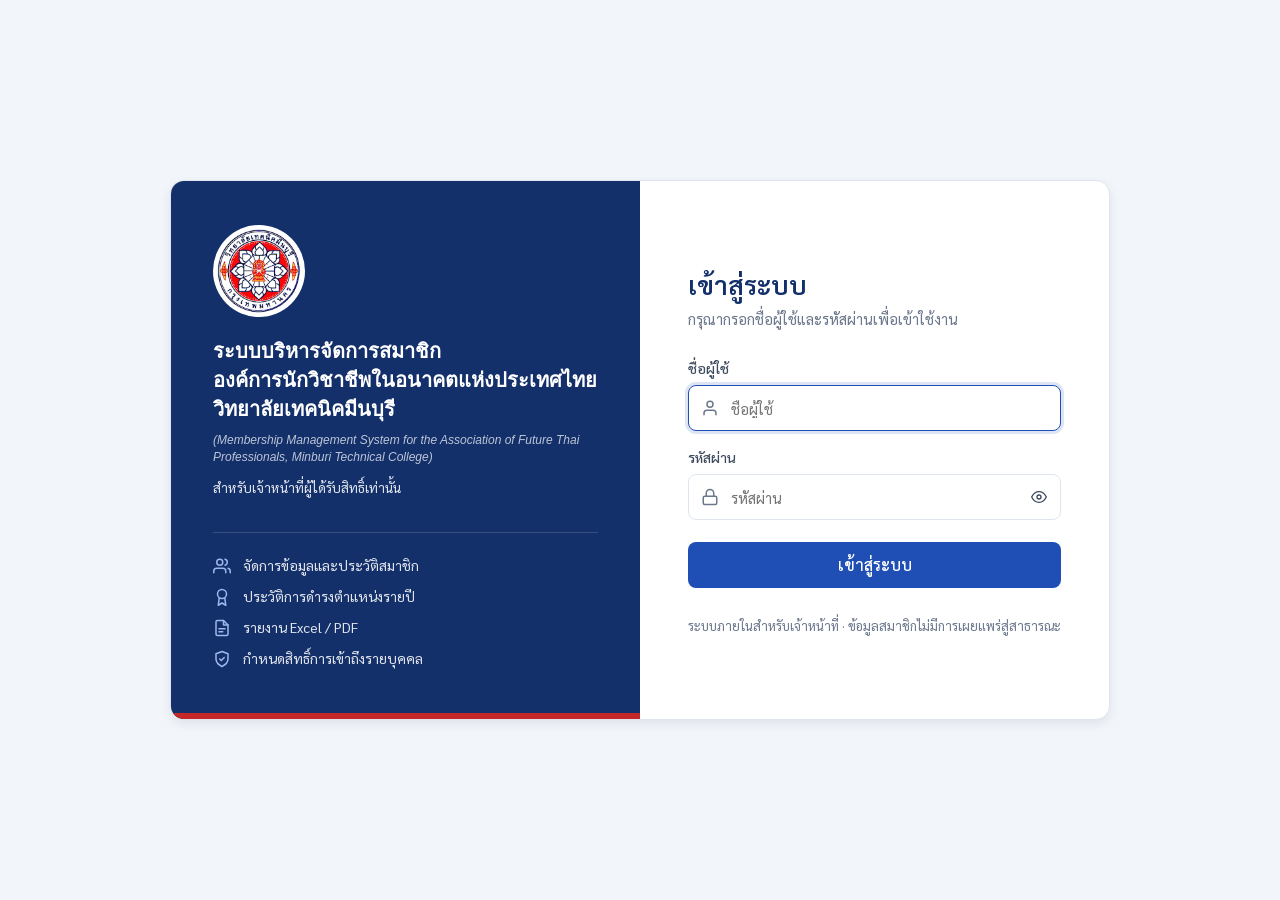
==== commit e1ee696a: "feat: implement membership management system with backend API, database schema, and frontend UI" ====
--- a/frontend/index.html
+++ b/frontend/index.html
@@ -5,7 +5,7 @@
   <meta charset="UTF-8">
   <meta name="viewport" content="width=device-width, initial-scale=1, viewport-fit=cover">
   <meta name="robots" content="noindex, nofollow">
-  <title>เข้าสู่ระบบ | ระบบบริหารจัดการสมาชิก วิทยาลัยเทคนิคมีนบุรี</title>
+  <title>เข้าสู่ระบบ | ระบบบริหารจัดการสมาชิกองค์การนักวิชาชีพในอนาคตแห่งประเทศไทย วิทยาลัยเทคนิคมีนบุรี</title>
   <link rel="preconnect" href="https://fonts.googleapis.com">
   <link rel="preconnect" href="https://fonts.gstatic.com" crossorigin>
   <link
@@ -27,8 +27,9 @@
         <span class="circle" style="width:90px;height:90px;right:60px;bottom:120px"></span>
         <div>
           <div class="logo"><img src="img/logo.png" alt="ตราวิทยาลัยเทคนิคมีนบุรี"></div>
-          <h1>ระบบบริหารจัดการสมาชิก<br>วิทยาลัยเทคนิคมีนบุรี</h1>
-          <p>วิทยาลัยเทคนิคมีนบุรี — สำหรับเจ้าหน้าที่ผู้ได้รับสิทธิ์เท่านั้น</p>
+          <h1>ระบบบริหารจัดการสมาชิก<br>องค์การนักวิชาชีพในอนาคตแห่งประเทศไทย<br>วิทยาลัยเทคนิคมีนบุรี</h1>
+          <p class="login-en">(Membership Management System for the Association of Future Thai Professionals, Minburi Technical College)</p>
+          <p class="login-sub">สำหรับเจ้าหน้าที่ผู้ได้รับสิทธิ์เท่านั้น</p>
         </div>
         <div class="feat" id="feat"></div>
       </div>
--- a/frontend/css/style.css
+++ b/frontend/css/style.css
@@ -1,5 +1,6 @@
 /* =====================================================================
-   ระบบบริหารจัดการสมาชิก วิทยาลัยเทคนิคมีนบุรี
+   ระบบบริหารจัดการสมาชิกองค์การนักวิชาชีพในอนาคตแห่งประเทศไทย วิทยาลัยเทคนิคมีนบุรี
+   (Membership Management System for the Association of Future Thai Professionals, Minburi Technical College)
    ธีมน้ำเงิน-ขาว (สีประจำวิทยาลัย) — เรียบ อ่านง่าย เน้นข้อมูล
    ===================================================================== */
 :root {
@@ -634,8 +635,10 @@
   display: grid; place-items: center; overflow: hidden;
 }
 .login-art .logo img { width: 100%; height: 100%; object-fit: contain; border-radius: 50%; }
-.login-art h1 { font-size: 27px; line-height: 1.4; margin: 24px 0 10px; }
-.login-art p { color: rgba(255, 255, 255, .78); line-height: 1.7; margin: 0; }
+.login-art h1 { font-size: 20px; line-height: 1.45; margin: 20px 0 8px; font-weight: 700; }
+.login-art p { color: rgba(255, 255, 255, .78); line-height: 1.6; margin: 0; }
+.login-art .login-en { font-size: 12px; line-height: 1.45; color: rgba(255, 255, 255, .72); margin: 0 0 10px; font-style: italic; }
+.login-art .login-sub { font-size: 13.5px; color: rgba(255, 255, 255, .88); margin: 0; }
 .login-art .feat { display: flex; flex-direction: column; gap: 10px; padding-top: 22px; border-top: 1px solid rgba(255, 255, 255, .15); }
 .login-art .feat div { display: flex; align-items: center; gap: 12px; font-size: 14px; color: rgba(255, 255, 255, .88); }
 .login-art .feat svg { width: 18px; height: 18px; color: #9DB8EC; flex: 0 0 auto; }
@@ -758,3 +761,18 @@
   .main { padding: 0; }
   .card { box-shadow: none; }
 }
+
+/* ช่องค้นหาและเลือกสมาชิก (member-picker.js) */
+.picker { position: relative; }
+.picker-results { position: absolute; left: 0; right: 0; top: calc(100% + 4px); z-index: 60; background: #fff; border: 1px solid var(--border);
+  border-radius: 10px; box-shadow: 0 12px 28px rgba(16, 32, 64, .14); max-height: 320px; overflow-y: auto; padding: 4px; }
+.picker-item { display: flex; align-items: center; gap: 10px; width: 100%; padding: 8px; border: 0; background: none; border-radius: 8px;
+  text-align: left; cursor: pointer; font: inherit; color: inherit; }
+.picker-item:hover, .picker-item.active { background: var(--primary-soft); }
+.picker-item span { display: flex; flex-direction: column; min-width: 0; }
+.picker-item small { color: var(--muted); font-size: 12.5px; }
+.picker-empty { padding: 12px; color: var(--muted); font-size: 14px; }
+/* ตารางผู้สมัครเลือกตั้ง */
+.cand-table td { vertical-align: middle; }
+.cand-table .input { height: 36px; }
+.rank-1 { background: #FFF8E1; }
